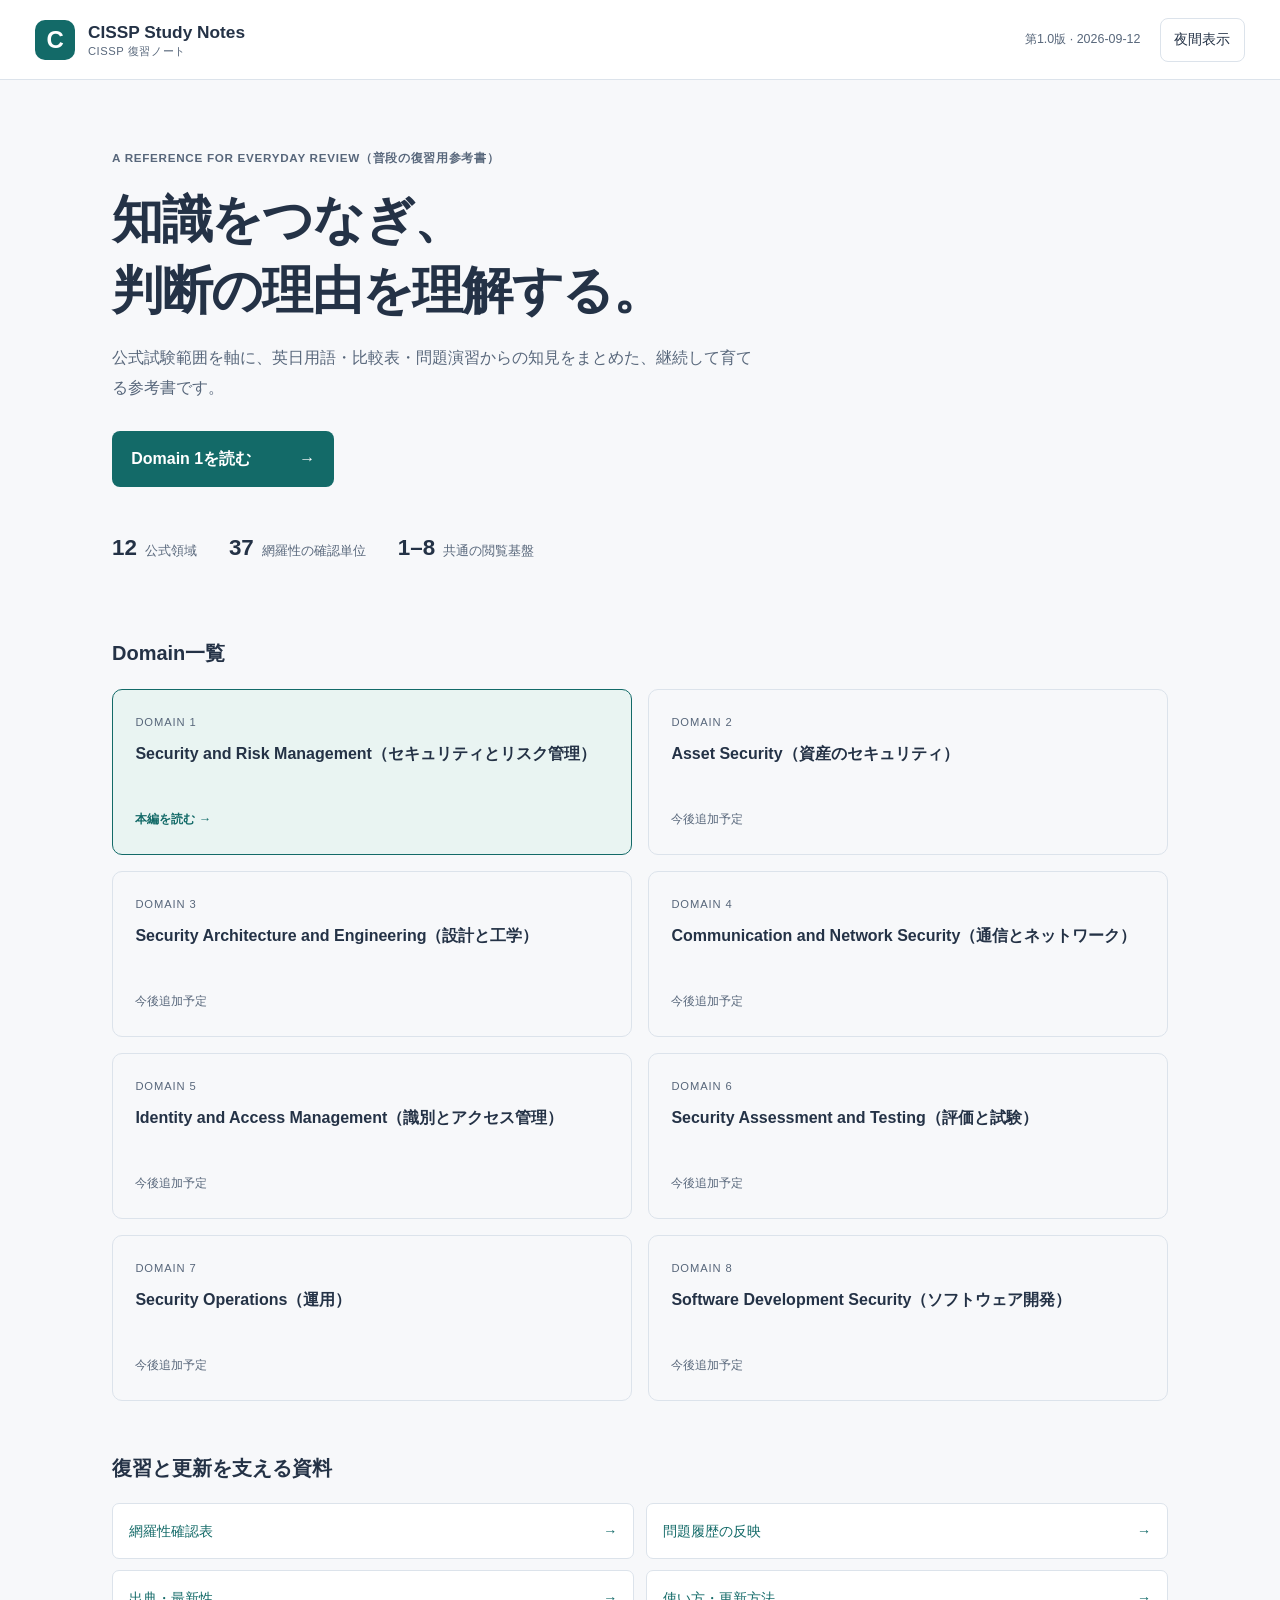
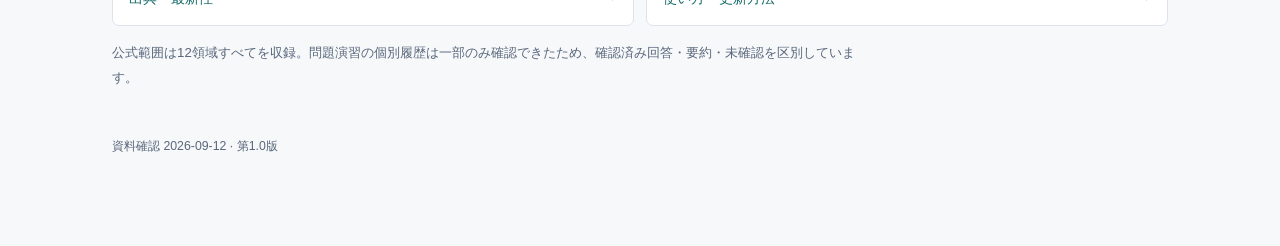
==== index.html @ 7a4848c2 "Initial GitHub Pages setup for CISSP Study Notes" ====
<!doctype html><html lang="ja"><head><meta charset="utf-8"><meta name="viewport" content="width=device-width, initial-scale=1"><meta name="color-scheme" content="light dark"><title>CISSP Study Notes（CISSP復習ノート）</title><link rel="stylesheet" href="assets/style.css"><script defer src="assets/app.js"></script></head><body id="top"><a class="skip-link" href="#main">本文へ移動</a><header class="site-header"><a class="brand" href="index.html"><span class="brand-mark" aria-hidden="true">C</span><span>CISSP Study Notes<small>CISSP 復習ノート</small></span></a><div class="header-right"><span class="edition">第1.0版 · 2026-09-12</span><button type="button" class="theme-toggle" hidden aria-label="ダークモードを切り替える" aria-pressed="false">夜間表示</button></div></header><main id="main" class="home-main" tabindex="-1"><section class="hero"><p class="eyebrow">A REFERENCE FOR EVERYDAY REVIEW（普段の復習用参考書）</p><h1>知識をつなぎ、<br>判断の理由を理解する。</h1><p>公式試験範囲を軸に、英日用語・比較表・問題演習からの知見をまとめた、継続して育てる参考書です。</p><a class="primary-link" href="domain1/index.html">Domain 1を読む <span aria-hidden="true">→</span></a><div class="home-facts"><span><strong>12</strong>公式領域</span><span><strong>37</strong>網羅性の確認単位</span><span><strong>1–8</strong>共通の閲覧基盤</span></div></section><section aria-labelledby="domains-heading"><h2 id="domains-heading">Domain一覧</h2><div class="domain-cards"><a href="domain1/index.html" class="domain-card ready"><span class="domain-number">DOMAIN 1</span><h3>Security and Risk Management（セキュリティとリスク管理）</h3><span class="status">本編を読む →</span></a><div  class="domain-card pending"><span class="domain-number">DOMAIN 2</span><h3>Asset Security（資産のセキュリティ）</h3><span class="status">今後追加予定</span></div><div  class="domain-card pending"><span class="domain-number">DOMAIN 3</span><h3>Security Architecture and Engineering（設計と工学）</h3><span class="status">今後追加予定</span></div><div  class="domain-card pending"><span class="domain-number">DOMAIN 4</span><h3>Communication and Network Security（通信とネットワーク）</h3><span class="status">今後追加予定</span></div><div  class="domain-card pending"><span class="domain-number">DOMAIN 5</span><h3>Identity and Access Management（識別とアクセス管理）</h3><span class="status">今後追加予定</span></div><div  class="domain-card pending"><span class="domain-number">DOMAIN 6</span><h3>Security Assessment and Testing（評価と試験）</h3><span class="status">今後追加予定</span></div><div  class="domain-card pending"><span class="domain-number">DOMAIN 7</span><h3>Security Operations（運用）</h3><span class="status">今後追加予定</span></div><div  class="domain-card pending"><span class="domain-number">DOMAIN 8</span><h3>Software Development Security（ソフトウェア開発）</h3><span class="status">今後追加予定</span></div></div></section><section class="support-section" aria-labelledby="support-heading"><h2 id="support-heading">復習と更新を支える資料</h2><div class="support-links"><a href="coverage/domain1.html">網羅性確認表 <span aria-hidden="true">→</span></a><a href="references/history.html">問題履歴の反映 <span aria-hidden="true">→</span></a><a href="references/sources.html">出典・最新性 <span aria-hidden="true">→</span></a><a href="guide/index.html">使い方・更新方法 <span aria-hidden="true">→</span></a></div><p class="scope-note">公式範囲は12領域すべてを収録。問題演習の個別履歴は一部のみ確認できたため、確認済み回答・要約・未確認を区別しています。</p></section><footer class="page-footer">資料確認 2026-09-12 · 第1.0版</footer></main></body></html>
---- assets/style.css ----
:root{color-scheme:light;--bg:#f7f8fa;--surface:#fff;--text:#243246;--muted:#58677b;--line:#dce3eb;--accent:#136a68;--soft:#e9f4f2;--code:#edf0f5;--trap:#fff4e7;--trap-line:#b47630;--shadow:0 4px 20px #162b4310}
@media(prefers-color-scheme:dark){:root:not([data-theme="light"]){color-scheme:dark;--bg:#111821;--surface:#17222f;--text:#dbe5f1;--muted:#a4b4c7;--line:#344457;--accent:#83d4c5;--soft:#183b39;--code:#273449;--trap:#382d1e;--trap-line:#ddab64;--shadow:none}}
:root[data-theme="dark"]{color-scheme:dark;--bg:#111821;--surface:#17222f;--text:#dbe5f1;--muted:#a4b4c7;--line:#344457;--accent:#83d4c5;--soft:#183b39;--code:#273449;--trap:#382d1e;--trap-line:#ddab64;--shadow:none}
*{box-sizing:border-box}html{scroll-behavior:smooth;scroll-padding-top:1.5rem}body{margin:0;background:var(--bg);color:var(--text);font:16px/1.9 -apple-system,BlinkMacSystemFont,"Segoe UI","Hiragino Kaku Gothic ProN","Yu Gothic",Meiryo,sans-serif;overflow-wrap:anywhere;-webkit-text-size-adjust:100%}a{color:var(--accent);text-underline-offset:.2em}a:hover{text-decoration-thickness:2px}button,input,summary{font:inherit}button,summary{cursor:pointer}button,input{color:var(--text);background:var(--surface);border:1px solid var(--line);border-radius:8px;min-height:44px}button{padding:.4rem .85rem}button:hover{background:var(--soft)}:focus-visible{outline:3px solid var(--accent);outline-offset:3px}[hidden]{display:none!important}.skip-link{position:fixed;top:8px;left:8px;transform:translateY(-180%);z-index:50;background:var(--surface);padding:.7rem 1rem}.skip-link:focus{transform:none}
.site-header{display:flex;align-items:center;justify-content:space-between;gap:1rem;padding:1.1rem 2.2rem;background:var(--surface);border-bottom:1px solid var(--line)}.brand{display:flex;align-items:center;gap:.8rem;font-size:1.08rem;font-weight:750;text-decoration:none;color:var(--text);line-height:1.4}.brand-mark{display:grid;place-items:center;width:40px;height:40px;background:var(--accent);color:var(--surface);border-radius:10px;font-size:1.5rem}.brand small{display:block;color:var(--muted);font-size:.7rem;font-weight:500;letter-spacing:.05em}.header-right{display:flex;gap:1.2rem;align-items:center}.edition{color:var(--muted);font-size:.78rem}.theme-toggle{font-size:.85rem;white-space:nowrap}.domain-nav{display:flex;gap:.6rem;align-items:stretch;overflow-x:auto;padding:.7rem 2.2rem;border-bottom:1px solid var(--line);background:var(--surface)}.domain-nav>a,.domain-nav>.unavailable{display:flex;align-items:center;gap:.5rem;flex:none;border-radius:6px;padding:.35rem .65rem;font-weight:650;font-size:.83rem;min-height:44px;text-decoration:none}.domain-nav a[aria-current]{background:var(--soft);color:var(--accent)}.domain-nav a span{display:none}.domain-nav .unavailable{color:var(--muted);font-weight:400}.domain-nav small{font-size:.63rem;white-space:nowrap}
.reading-layout{display:grid;grid-template-columns:275px minmax(0,890px);gap:2.7rem;max-width:1240px;margin:0 auto;padding:2rem 1.5rem 5rem}.sidebar{position:sticky;top:1rem;align-self:start;height:calc(100vh - 2rem);overflow-y:auto;overscroll-behavior:contain;scrollbar-width:thin;padding-right:1rem}.sidebar-links{display:grid;padding-bottom:1.2rem;border-bottom:1px solid var(--line);gap:.15rem}.sidebar-links a{padding:.45rem .65rem;font-size:.84rem;text-decoration:none;border-radius:6px;min-height:44px;display:flex;align-items:center}.sidebar-links a[aria-current]{background:var(--soft)}.eyebrow{font-size:.73rem;letter-spacing:.06em;color:var(--muted);font-weight:650;line-height:1.7}.toc ul{list-style:none;margin:0;padding:0}.toc a{display:block;text-decoration:none;color:var(--muted);font-size:.78rem;line-height:1.6;padding:.45rem .55rem;border-left:2px solid transparent}.toc .toc-level-2{margin-top:.55rem}.toc .toc-level-2>a{font-weight:750;color:var(--text);font-size:.8rem}.toc .toc-level-3>a{padding-left:1rem}.toc a.current{color:var(--accent);border-left-color:var(--accent);background:var(--soft)}main{min-width:0}.article{background:var(--surface);padding:2.4rem 2.8rem;border:1px solid var(--line);border-radius:12px;box-shadow:var(--shadow)}.article>h1{font-size:1.85rem;line-height:1.5;margin:0 0 1.5rem;letter-spacing:-.02em}.article>h2{font-size:1.55rem;line-height:1.5;border-top:2px solid var(--line);padding-top:2rem;margin:4.2rem 0 1.2rem;letter-spacing:-.015em}.article>h3{font-size:1.13rem;line-height:1.65;margin:2.5rem 0 1rem;color:var(--accent)}.article p{margin:1.05rem 0}.article li{margin:.4rem 0}.article ul,.article ol{padding-left:1.6rem}.article strong{font-weight:730}code{font-family:ui-monospace,SFMono-Regular,Consolas,monospace;font-size:.88em;background:var(--code);padding:.15em .35em;border-radius:4px}pre{padding:1rem;background:var(--code);overflow-x:auto;line-height:1.7;border-radius:7px}pre code{padding:0;background:none;white-space:pre}.table-scroll{overflow-x:auto;max-width:100%;margin:1.5rem 0;border:1px solid var(--line);border-radius:8px;overscroll-behavior-x:contain;-webkit-overflow-scrolling:touch}.table-scroll table{border-collapse:collapse;width:100%;min-width:620px;font-size:.88rem;line-height:1.75}th,td{padding:.85rem 1rem;text-align:left;vertical-align:top;border-bottom:1px solid var(--line);border-right:1px solid var(--line);min-width:115px}th{background:var(--soft);font-weight:700}tr:last-child td{border-bottom:0}th:last-child,td:last-child{border-right:0}tbody tr:nth-child(even){background:color-mix(in srgb,var(--bg) 60%,var(--surface))}.callout{margin:1.5rem 0;padding:.7rem 1.2rem;border-left:4px solid var(--accent);background:var(--soft);border-radius:0 8px 8px 0;font-size:.94rem}.callout.trap{background:var(--trap);border-left-color:var(--trap-line)}.callout.insight{background:var(--code);border-left-color:var(--muted)}.callout p{margin:.4rem 0}.page-tools{margin-bottom:1.2rem}.mobile-toc{display:none}.search-box{background:var(--surface);border:1px solid var(--line);border-radius:9px;padding:.8rem 1.1rem}.search-box label{font-size:.82rem;font-weight:650}.search-row{display:flex;gap:.5rem}.search-row input{min-width:0;flex:1;padding:.5rem .8rem;font-size:1rem}.search-row button{font-size:.8rem}.search-box p{margin:.2rem 0 0;color:var(--muted);font-size:.77rem}.search-box ol{max-height:360px;overflow-y:auto;margin:.7rem 0 0;padding-left:1.5rem}.search-box li{padding:.5rem .25rem;font-size:.85rem}.search-box li p{line-height:1.7}.search-box a{font-weight:650}.back-top{position:fixed;bottom:1.2rem;right:1.2rem;z-index:8;background:var(--surface);border:1px solid var(--line);border-radius:22px;padding:.4rem .9rem;min-height:44px;font-size:.8rem;text-decoration:none;box-shadow:var(--shadow)}.page-footer{font-size:.77rem;color:var(--muted);padding:2rem 0;line-height:1.8}
.home-main{max-width:1120px;padding:3.5rem 2rem;margin:auto}.hero{max-width:800px;padding-bottom:3rem}.hero h1{font-size:clamp(2rem,4vw,3.3rem);line-height:1.4;letter-spacing:-.025em;margin:1rem 0}.hero>p:not(.eyebrow){max-width:650px;color:var(--muted)}.primary-link{display:inline-flex;align-items:center;gap:3rem;background:var(--accent);color:var(--surface);text-decoration:none;border-radius:8px;padding:.8rem 1.2rem;font-weight:700;margin:.7rem 0}.home-facts{display:flex;gap:2rem;flex-wrap:wrap;margin-top:1.8rem;color:var(--muted);font-size:.8rem}.home-facts strong{font-size:1.4rem;color:var(--text);margin-right:.5rem}.home-main h2{font-size:1.25rem}.domain-cards{display:grid;grid-template-columns:repeat(2,minmax(0,1fr));gap:1rem}.domain-card{border:1px solid var(--line);padding:1.4rem;border-radius:10px;background:var(--surface);text-decoration:none;color:var(--text);display:flex;flex-direction:column;min-height:166px}.domain-card h3{font-size:1rem;line-height:1.6;margin:.5rem 0 .7rem}.domain-number{font-size:.7rem;letter-spacing:.08em;color:var(--muted)}.domain-card.ready{border-color:var(--accent);background:var(--soft)}.domain-card.pending{background:transparent}.status{font-size:.78rem;color:var(--muted);margin-top:auto}.ready .status{color:var(--accent);font-weight:650}.support-section{margin-top:3rem}.support-links{display:grid;grid-template-columns:1fr 1fr;gap:.7rem}.support-links a{display:flex;justify-content:space-between;padding:.85rem 1rem;border:1px solid var(--line);border-radius:7px;background:var(--surface);font-size:.88rem;text-decoration:none}.scope-note{max-width:750px;color:var(--muted);font-size:.83rem}
@media(max-width:1000px){.reading-layout{grid-template-columns:230px minmax(0,1fr);gap:1.3rem;padding:1.5rem 1rem 4rem}.article{padding:2rem 1.7rem}.article>h1{font-size:1.65rem}}
@media(max-width:760px){.site-header{padding:.85rem 1rem;gap:.5rem}.brand{font-size:.91rem;gap:.5rem}.brand-mark{width:33px;height:33px;font-size:1.2rem}.brand small{font-size:.66rem}.header-right{gap:.2rem}.edition{display:none}.theme-toggle{font-size:.76rem;padding:.3rem .6rem}.domain-nav{padding:.35rem .7rem;gap:.25rem}.domain-nav>a,.domain-nav>.unavailable{padding:.25rem .5rem;font-size:.75rem;min-height:44px}.domain-nav small{display:none}.reading-layout{display:block;padding:1rem .65rem 4rem}.sidebar{position:static;width:auto;height:auto;padding:0}.sidebar-links{display:flex;flex-wrap:wrap;gap:.2rem;padding:0 0 .75rem;margin-bottom:.85rem}.sidebar-links a{font-size:.72rem;padding:.2rem .5rem;min-height:44px}.desktop-toc{display:none}.article{padding:1.45rem 1rem;border-radius:9px;font-size:1rem;line-height:1.95}.article>h1{font-size:1.5rem;line-height:1.55}.article>h2{font-size:1.3rem;margin-top:3.2rem;padding-top:1.5rem}.article>h3{font-size:1.1rem;margin-top:2rem}.table-scroll{margin:1.2rem 0}.table-scroll table{font-size:.9rem;min-width:650px}th,td{padding:.75rem .8rem}.mobile-toc{display:block;border:1px solid var(--line);background:var(--surface);border-radius:8px;margin-bottom:.75rem}.mobile-toc summary{min-height:48px;padding:.65rem 1rem;font-size:.88rem;font-weight:650}.mobile-toc .toc{max-height:60vh;overflow:auto;padding:0 .6rem .7rem}.mobile-toc .toc a{min-height:44px;display:flex;align-items:center;font-size:.82rem}.search-box{padding:.7rem .9rem}.callout{padding:.65rem .85rem;font-size:.94rem}.back-top{bottom:max(.7rem,env(safe-area-inset-bottom));right:.7rem}.home-main{padding:2rem 1rem}.hero{padding-bottom:1.7rem}.hero h1{font-size:2rem}.home-facts{gap:1rem;font-size:.69rem}.home-facts strong{font-size:1.15rem}.domain-cards{grid-template-columns:1fr}.domain-card{padding:1.2rem;min-height:135px}.support-links{grid-template-columns:1fr}}
@media(prefers-reduced-motion:reduce){html{scroll-behavior:auto}}
@media print{html{scroll-behavior:auto}body{background:#fff;color:#111;font-size:10pt}.site-header,.domain-nav,.sidebar,.page-tools,.back-top,.skip-link{display:none!important}.reading-layout{display:block;margin:0;padding:0}.article{padding:0;border:0;box-shadow:none}.article>h2{break-before:page}.article>h3{break-after:avoid}.table-scroll{overflow:visible;border-radius:0}.table-scroll table{min-width:0;font-size:8pt}th,td{min-width:0;padding:.4rem}.callout{break-inside:avoid}a{color:inherit}.page-footer{display:none}}
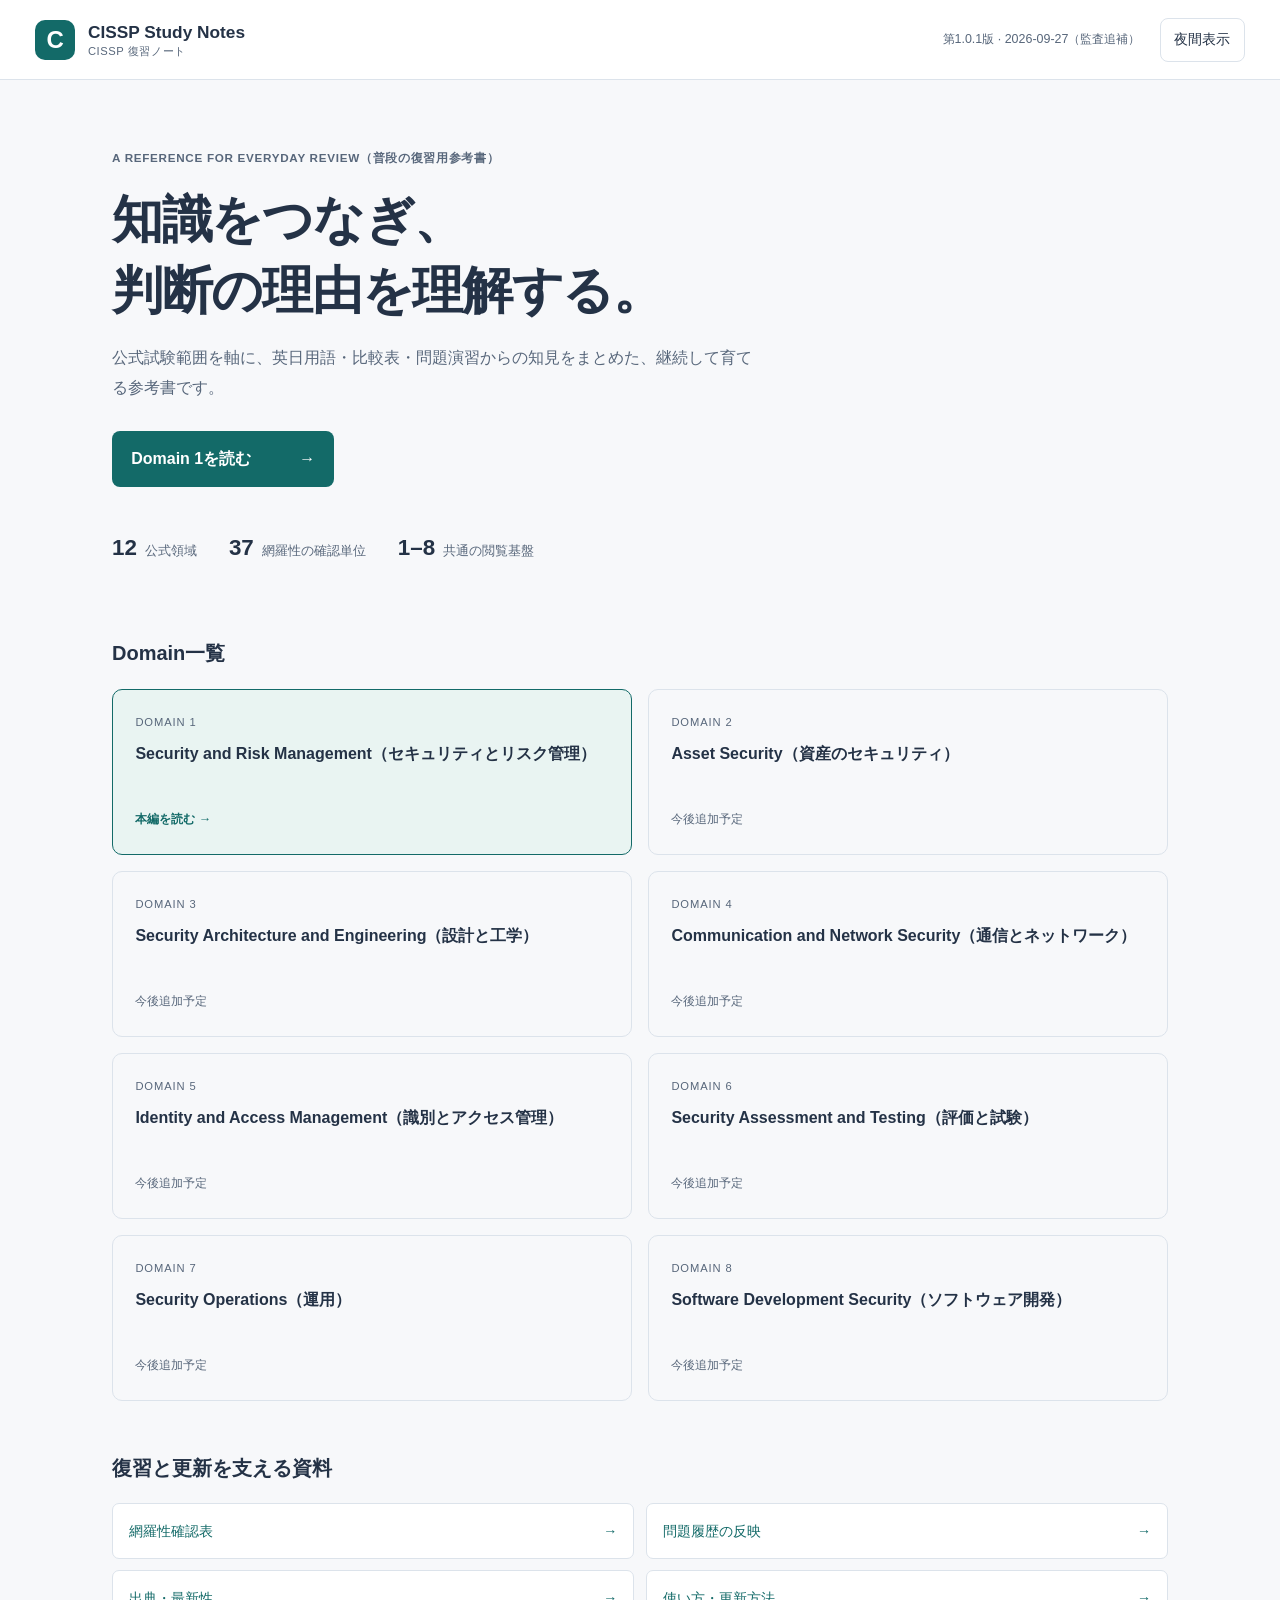
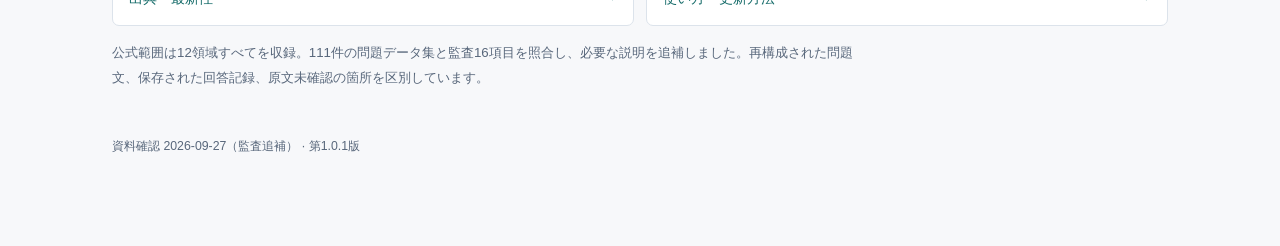
==== commit ff05f1e1: "Supplement Domain 1 notes after question bank link audit" ====
--- a/index.html
+++ b/index.html
@@ -1 +1 @@
-<!doctype html><html lang="ja"><head><meta charset="utf-8"><meta name="viewport" content="width=device-width, initial-scale=1"><meta name="color-scheme" content="light dark"><title>CISSP Study Notes（CISSP復習ノート）</title><link rel="stylesheet" href="assets/style.css"><script defer src="assets/app.js"></script></head><body id="top"><a class="skip-link" href="#main">本文へ移動</a><header class="site-header"><a class="brand" href="index.html"><span class="brand-mark" aria-hidden="true">C</span><span>CISSP Study Notes<small>CISSP 復習ノート</small></span></a><div class="header-right"><span class="edition">第1.0版 · 2026-09-12</span><button type="button" class="theme-toggle" hidden aria-label="ダークモードを切り替える" aria-pressed="false">夜間表示</button></div></header><main id="main" class="home-main" tabindex="-1"><section class="hero"><p class="eyebrow">A REFERENCE FOR EVERYDAY REVIEW（普段の復習用参考書）</p><h1>知識をつなぎ、<br>判断の理由を理解する。</h1><p>公式試験範囲を軸に、英日用語・比較表・問題演習からの知見をまとめた、継続して育てる参考書です。</p><a class="primary-link" href="domain1/index.html">Domain 1を読む <span aria-hidden="true">→</span></a><div class="home-facts"><span><strong>12</strong>公式領域</span><span><strong>37</strong>網羅性の確認単位</span><span><strong>1–8</strong>共通の閲覧基盤</span></div></section><section aria-labelledby="domains-heading"><h2 id="domains-heading">Domain一覧</h2><div class="domain-cards"><a href="domain1/index.html" class="domain-card ready"><span class="domain-number">DOMAIN 1</span><h3>Security and Risk Management（セキュリティとリスク管理）</h3><span class="status">本編を読む →</span></a><div  class="domain-card pending"><span class="domain-number">DOMAIN 2</span><h3>Asset Security（資産のセキュリティ）</h3><span class="status">今後追加予定</span></div><div  class="domain-card pending"><span class="domain-number">DOMAIN 3</span><h3>Security Architecture and Engineering（設計と工学）</h3><span class="status">今後追加予定</span></div><div  class="domain-card pending"><span class="domain-number">DOMAIN 4</span><h3>Communication and Network Security（通信とネットワーク）</h3><span class="status">今後追加予定</span></div><div  class="domain-card pending"><span class="domain-number">DOMAIN 5</span><h3>Identity and Access Management（識別とアクセス管理）</h3><span class="status">今後追加予定</span></div><div  class="domain-card pending"><span class="domain-number">DOMAIN 6</span><h3>Security Assessment and Testing（評価と試験）</h3><span class="status">今後追加予定</span></div><div  class="domain-card pending"><span class="domain-number">DOMAIN 7</span><h3>Security Operations（運用）</h3><span class="status">今後追加予定</span></div><div  class="domain-card pending"><span class="domain-number">DOMAIN 8</span><h3>Software Development Security（ソフトウェア開発）</h3><span class="status">今後追加予定</span></div></div></section><section class="support-section" aria-labelledby="support-heading"><h2 id="support-heading">復習と更新を支える資料</h2><div class="support-links"><a href="coverage/domain1.html">網羅性確認表 <span aria-hidden="true">→</span></a><a href="references/history.html">問題履歴の反映 <span aria-hidden="true">→</span></a><a href="references/sources.html">出典・最新性 <span aria-hidden="true">→</span></a><a href="guide/index.html">使い方・更新方法 <span aria-hidden="true">→</span></a></div><p class="scope-note">公式範囲は12領域すべてを収録。問題演習の個別履歴は一部のみ確認できたため、確認済み回答・要約・未確認を区別しています。</p></section><footer class="page-footer">資料確認 2026-09-12 · 第1.0版</footer></main></body></html>+<!doctype html><html lang="ja"><head><meta charset="utf-8"><meta name="viewport" content="width=device-width, initial-scale=1"><meta name="color-scheme" content="light dark"><title>CISSP Study Notes（CISSP復習ノート）</title><link rel="stylesheet" href="assets/style.css"><script defer src="assets/app.js"></script></head><body id="top"><a class="skip-link" href="#main">本文へ移動</a><header class="site-header"><a class="brand" href="index.html"><span class="brand-mark" aria-hidden="true">C</span><span>CISSP Study Notes<small>CISSP 復習ノート</small></span></a><div class="header-right"><span class="edition">第1.0.1版 · 2026-09-27（監査追補）</span><button type="button" class="theme-toggle" hidden aria-label="ダークモードを切り替える" aria-pressed="false">夜間表示</button></div></header><main id="main" class="home-main" tabindex="-1"><section class="hero"><p class="eyebrow">A REFERENCE FOR EVERYDAY REVIEW（普段の復習用参考書）</p><h1>知識をつなぎ、<br>判断の理由を理解する。</h1><p>公式試験範囲を軸に、英日用語・比較表・問題演習からの知見をまとめた、継続して育てる参考書です。</p><a class="primary-link" href="domain1/index.html">Domain 1を読む <span aria-hidden="true">→</span></a><div class="home-facts"><span><strong>12</strong>公式領域</span><span><strong>37</strong>網羅性の確認単位</span><span><strong>1–8</strong>共通の閲覧基盤</span></div></section><section aria-labelledby="domains-heading"><h2 id="domains-heading">Domain一覧</h2><div class="domain-cards"><a href="domain1/index.html" class="domain-card ready"><span class="domain-number">DOMAIN 1</span><h3>Security and Risk Management（セキュリティとリスク管理）</h3><span class="status">本編を読む →</span></a><div  class="domain-card pending"><span class="domain-number">DOMAIN 2</span><h3>Asset Security（資産のセキュリティ）</h3><span class="status">今後追加予定</span></div><div  class="domain-card pending"><span class="domain-number">DOMAIN 3</span><h3>Security Architecture and Engineering（設計と工学）</h3><span class="status">今後追加予定</span></div><div  class="domain-card pending"><span class="domain-number">DOMAIN 4</span><h3>Communication and Network Security（通信とネットワーク）</h3><span class="status">今後追加予定</span></div><div  class="domain-card pending"><span class="domain-number">DOMAIN 5</span><h3>Identity and Access Management（識別とアクセス管理）</h3><span class="status">今後追加予定</span></div><div  class="domain-card pending"><span class="domain-number">DOMAIN 6</span><h3>Security Assessment and Testing（評価と試験）</h3><span class="status">今後追加予定</span></div><div  class="domain-card pending"><span class="domain-number">DOMAIN 7</span><h3>Security Operations（運用）</h3><span class="status">今後追加予定</span></div><div  class="domain-card pending"><span class="domain-number">DOMAIN 8</span><h3>Software Development Security（ソフトウェア開発）</h3><span class="status">今後追加予定</span></div></div></section><section class="support-section" aria-labelledby="support-heading"><h2 id="support-heading">復習と更新を支える資料</h2><div class="support-links"><a href="coverage/domain1.html">網羅性確認表 <span aria-hidden="true">→</span></a><a href="references/history.html">問題履歴の反映 <span aria-hidden="true">→</span></a><a href="references/sources.html">出典・最新性 <span aria-hidden="true">→</span></a><a href="guide/index.html">使い方・更新方法 <span aria-hidden="true">→</span></a></div><p class="scope-note">公式範囲は12領域すべてを収録。111件の問題データ集と監査16項目を照合し、必要な説明を追補しました。再構成された問題文、保存された回答記録、原文未確認の箇所を区別しています。</p></section><footer class="page-footer">資料確認 2026-09-27（監査追補） · 第1.0.1版</footer></main></body></html>
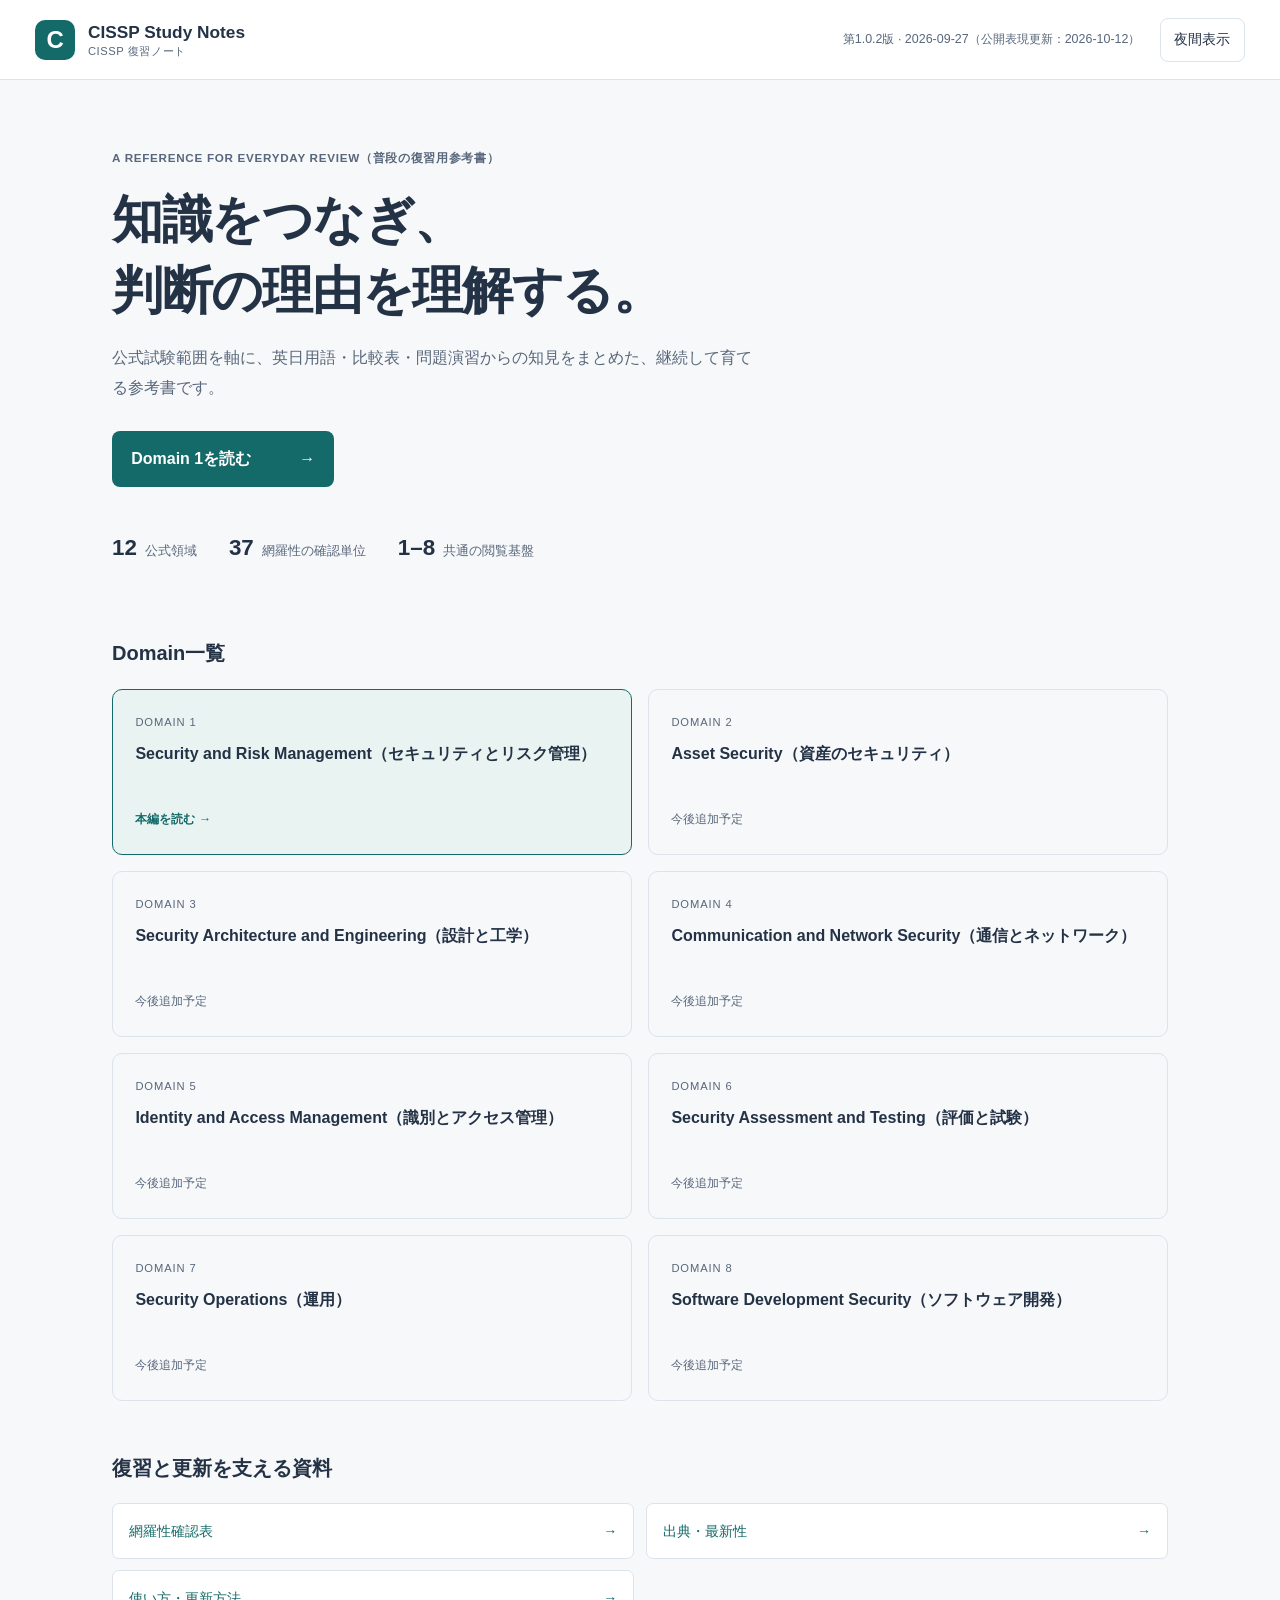
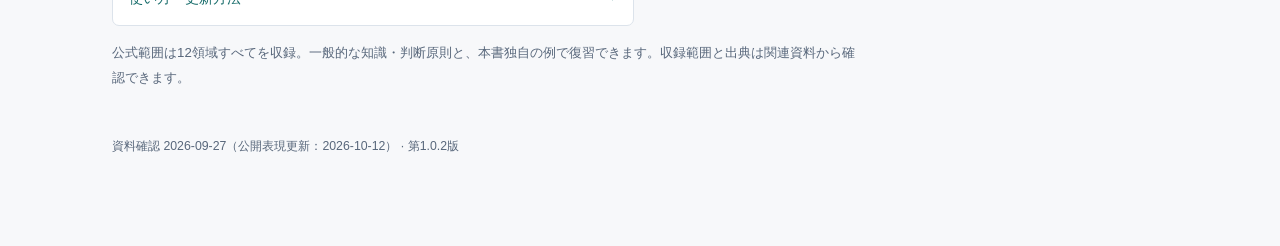
==== commit de338db0: "Remove exercise-specific content from public study notes" ====
--- a/index.html
+++ b/index.html
@@ -1 +1 @@
-<!doctype html><html lang="ja"><head><meta charset="utf-8"><meta name="viewport" content="width=device-width, initial-scale=1"><meta name="color-scheme" content="light dark"><title>CISSP Study Notes（CISSP復習ノート）</title><link rel="stylesheet" href="assets/style.css"><script defer src="assets/app.js"></script></head><body id="top"><a class="skip-link" href="#main">本文へ移動</a><header class="site-header"><a class="brand" href="index.html"><span class="brand-mark" aria-hidden="true">C</span><span>CISSP Study Notes<small>CISSP 復習ノート</small></span></a><div class="header-right"><span class="edition">第1.0.1版 · 2026-09-27（監査追補）</span><button type="button" class="theme-toggle" hidden aria-label="ダークモードを切り替える" aria-pressed="false">夜間表示</button></div></header><main id="main" class="home-main" tabindex="-1"><section class="hero"><p class="eyebrow">A REFERENCE FOR EVERYDAY REVIEW（普段の復習用参考書）</p><h1>知識をつなぎ、<br>判断の理由を理解する。</h1><p>公式試験範囲を軸に、英日用語・比較表・問題演習からの知見をまとめた、継続して育てる参考書です。</p><a class="primary-link" href="domain1/index.html">Domain 1を読む <span aria-hidden="true">→</span></a><div class="home-facts"><span><strong>12</strong>公式領域</span><span><strong>37</strong>網羅性の確認単位</span><span><strong>1–8</strong>共通の閲覧基盤</span></div></section><section aria-labelledby="domains-heading"><h2 id="domains-heading">Domain一覧</h2><div class="domain-cards"><a href="domain1/index.html" class="domain-card ready"><span class="domain-number">DOMAIN 1</span><h3>Security and Risk Management（セキュリティとリスク管理）</h3><span class="status">本編を読む →</span></a><div  class="domain-card pending"><span class="domain-number">DOMAIN 2</span><h3>Asset Security（資産のセキュリティ）</h3><span class="status">今後追加予定</span></div><div  class="domain-card pending"><span class="domain-number">DOMAIN 3</span><h3>Security Architecture and Engineering（設計と工学）</h3><span class="status">今後追加予定</span></div><div  class="domain-card pending"><span class="domain-number">DOMAIN 4</span><h3>Communication and Network Security（通信とネットワーク）</h3><span class="status">今後追加予定</span></div><div  class="domain-card pending"><span class="domain-number">DOMAIN 5</span><h3>Identity and Access Management（識別とアクセス管理）</h3><span class="status">今後追加予定</span></div><div  class="domain-card pending"><span class="domain-number">DOMAIN 6</span><h3>Security Assessment and Testing（評価と試験）</h3><span class="status">今後追加予定</span></div><div  class="domain-card pending"><span class="domain-number">DOMAIN 7</span><h3>Security Operations（運用）</h3><span class="status">今後追加予定</span></div><div  class="domain-card pending"><span class="domain-number">DOMAIN 8</span><h3>Software Development Security（ソフトウェア開発）</h3><span class="status">今後追加予定</span></div></div></section><section class="support-section" aria-labelledby="support-heading"><h2 id="support-heading">復習と更新を支える資料</h2><div class="support-links"><a href="coverage/domain1.html">網羅性確認表 <span aria-hidden="true">→</span></a><a href="references/history.html">問題履歴の反映 <span aria-hidden="true">→</span></a><a href="references/sources.html">出典・最新性 <span aria-hidden="true">→</span></a><a href="guide/index.html">使い方・更新方法 <span aria-hidden="true">→</span></a></div><p class="scope-note">公式範囲は12領域すべてを収録。111件の問題データ集と監査16項目を照合し、必要な説明を追補しました。再構成された問題文、保存された回答記録、原文未確認の箇所を区別しています。</p></section><footer class="page-footer">資料確認 2026-09-27（監査追補） · 第1.0.1版</footer></main></body></html>+<!doctype html><html lang="ja"><head><meta charset="utf-8"><meta name="viewport" content="width=device-width, initial-scale=1"><meta name="color-scheme" content="light dark"><title>CISSP Study Notes（CISSP復習ノート）</title><link rel="stylesheet" href="assets/style.css"><script defer src="assets/app.js"></script></head><body id="top"><a class="skip-link" href="#main">本文へ移動</a><header class="site-header"><a class="brand" href="index.html"><span class="brand-mark" aria-hidden="true">C</span><span>CISSP Study Notes<small>CISSP 復習ノート</small></span></a><div class="header-right"><span class="edition">第1.0.2版 · 2026-09-27（公開表現更新：2026-10-12）</span><button type="button" class="theme-toggle" hidden aria-label="ダークモードを切り替える" aria-pressed="false">夜間表示</button></div></header><main id="main" class="home-main" tabindex="-1"><section class="hero"><p class="eyebrow">A REFERENCE FOR EVERYDAY REVIEW（普段の復習用参考書）</p><h1>知識をつなぎ、<br>判断の理由を理解する。</h1><p>公式試験範囲を軸に、英日用語・比較表・問題演習からの知見をまとめた、継続して育てる参考書です。</p><a class="primary-link" href="domain1/index.html">Domain 1を読む <span aria-hidden="true">→</span></a><div class="home-facts"><span><strong>12</strong>公式領域</span><span><strong>37</strong>網羅性の確認単位</span><span><strong>1–8</strong>共通の閲覧基盤</span></div></section><section aria-labelledby="domains-heading"><h2 id="domains-heading">Domain一覧</h2><div class="domain-cards"><a href="domain1/index.html" class="domain-card ready"><span class="domain-number">DOMAIN 1</span><h3>Security and Risk Management（セキュリティとリスク管理）</h3><span class="status">本編を読む →</span></a><div  class="domain-card pending"><span class="domain-number">DOMAIN 2</span><h3>Asset Security（資産のセキュリティ）</h3><span class="status">今後追加予定</span></div><div  class="domain-card pending"><span class="domain-number">DOMAIN 3</span><h3>Security Architecture and Engineering（設計と工学）</h3><span class="status">今後追加予定</span></div><div  class="domain-card pending"><span class="domain-number">DOMAIN 4</span><h3>Communication and Network Security（通信とネットワーク）</h3><span class="status">今後追加予定</span></div><div  class="domain-card pending"><span class="domain-number">DOMAIN 5</span><h3>Identity and Access Management（識別とアクセス管理）</h3><span class="status">今後追加予定</span></div><div  class="domain-card pending"><span class="domain-number">DOMAIN 6</span><h3>Security Assessment and Testing（評価と試験）</h3><span class="status">今後追加予定</span></div><div  class="domain-card pending"><span class="domain-number">DOMAIN 7</span><h3>Security Operations（運用）</h3><span class="status">今後追加予定</span></div><div  class="domain-card pending"><span class="domain-number">DOMAIN 8</span><h3>Software Development Security（ソフトウェア開発）</h3><span class="status">今後追加予定</span></div></div></section><section class="support-section" aria-labelledby="support-heading"><h2 id="support-heading">復習と更新を支える資料</h2><div class="support-links"><a href="coverage/domain1.html">網羅性確認表 <span aria-hidden="true">→</span></a><a href="references/sources.html">出典・最新性 <span aria-hidden="true">→</span></a><a href="guide/index.html">使い方・更新方法 <span aria-hidden="true">→</span></a></div><p class="scope-note">公式範囲は12領域すべてを収録。一般的な知識・判断原則と、本書独自の例で復習できます。収録範囲と出典は関連資料から確認できます。</p></section><footer class="page-footer">資料確認 2026-09-27（公開表現更新：2026-10-12） · 第1.0.2版</footer></main></body></html>
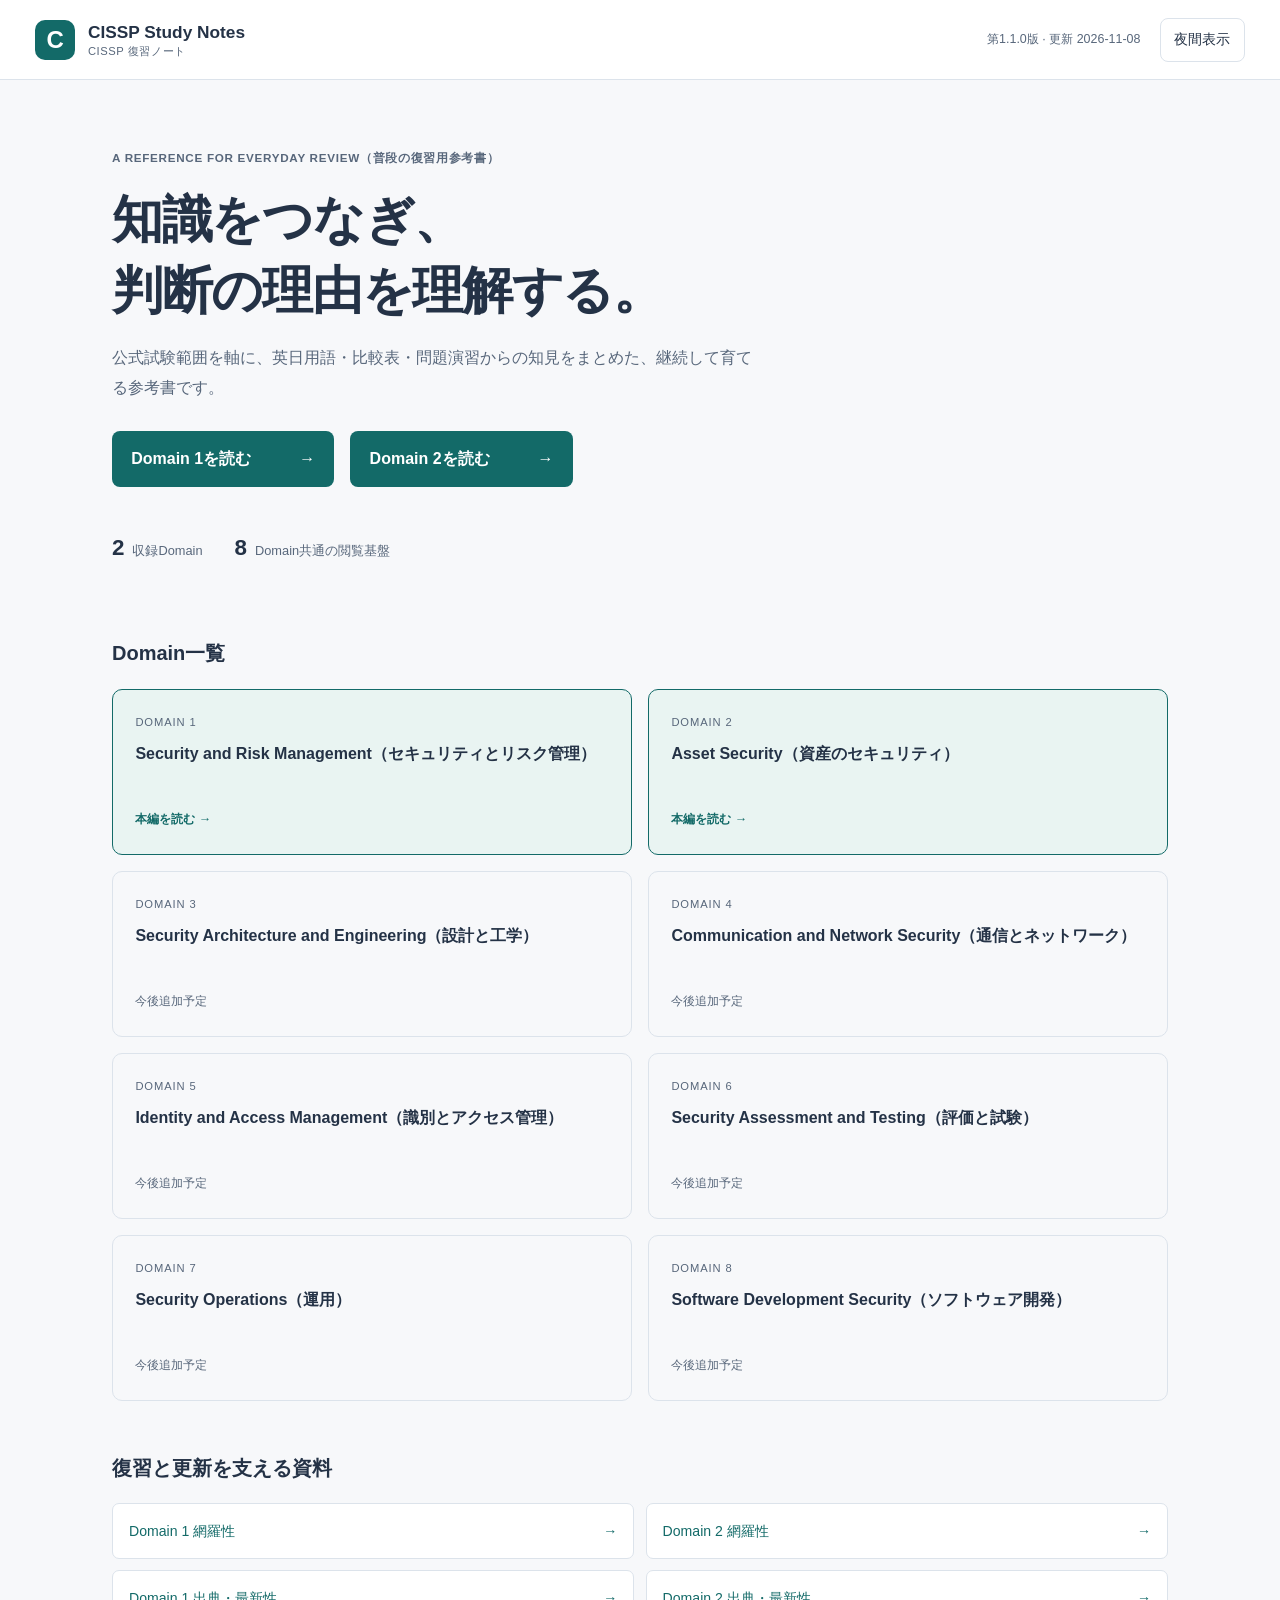
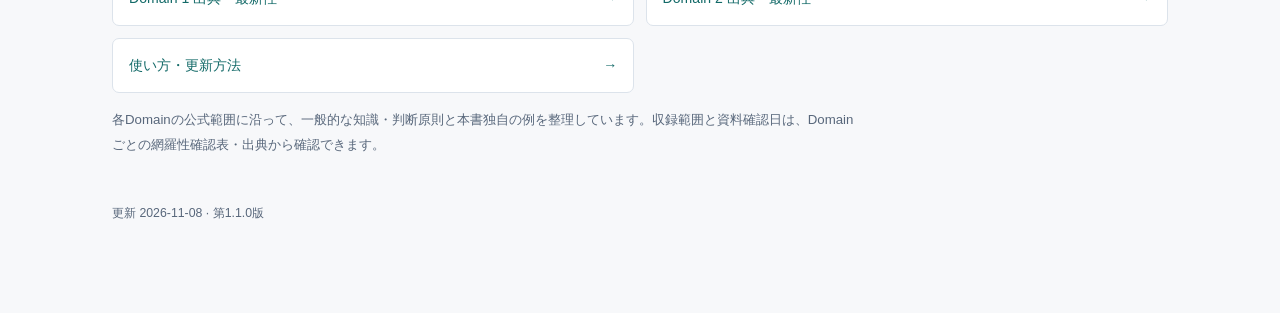
==== commit 559835d6: "Add Domain 2 study notes and shared navigation from Drive sources" ====
--- a/index.html
+++ b/index.html
@@ -1 +1 @@
-<!doctype html><html lang="ja"><head><meta charset="utf-8"><meta name="viewport" content="width=device-width, initial-scale=1"><meta name="color-scheme" content="light dark"><title>CISSP Study Notes（CISSP復習ノート）</title><link rel="stylesheet" href="assets/style.css"><script defer src="assets/app.js"></script></head><body id="top"><a class="skip-link" href="#main">本文へ移動</a><header class="site-header"><a class="brand" href="index.html"><span class="brand-mark" aria-hidden="true">C</span><span>CISSP Study Notes<small>CISSP 復習ノート</small></span></a><div class="header-right"><span class="edition">第1.0.2版 · 2026-09-27（公開表現更新：2026-10-12）</span><button type="button" class="theme-toggle" hidden aria-label="ダークモードを切り替える" aria-pressed="false">夜間表示</button></div></header><main id="main" class="home-main" tabindex="-1"><section class="hero"><p class="eyebrow">A REFERENCE FOR EVERYDAY REVIEW（普段の復習用参考書）</p><h1>知識をつなぎ、<br>判断の理由を理解する。</h1><p>公式試験範囲を軸に、英日用語・比較表・問題演習からの知見をまとめた、継続して育てる参考書です。</p><a class="primary-link" href="domain1/index.html">Domain 1を読む <span aria-hidden="true">→</span></a><div class="home-facts"><span><strong>12</strong>公式領域</span><span><strong>37</strong>網羅性の確認単位</span><span><strong>1–8</strong>共通の閲覧基盤</span></div></section><section aria-labelledby="domains-heading"><h2 id="domains-heading">Domain一覧</h2><div class="domain-cards"><a href="domain1/index.html" class="domain-card ready"><span class="domain-number">DOMAIN 1</span><h3>Security and Risk Management（セキュリティとリスク管理）</h3><span class="status">本編を読む →</span></a><div  class="domain-card pending"><span class="domain-number">DOMAIN 2</span><h3>Asset Security（資産のセキュリティ）</h3><span class="status">今後追加予定</span></div><div  class="domain-card pending"><span class="domain-number">DOMAIN 3</span><h3>Security Architecture and Engineering（設計と工学）</h3><span class="status">今後追加予定</span></div><div  class="domain-card pending"><span class="domain-number">DOMAIN 4</span><h3>Communication and Network Security（通信とネットワーク）</h3><span class="status">今後追加予定</span></div><div  class="domain-card pending"><span class="domain-number">DOMAIN 5</span><h3>Identity and Access Management（識別とアクセス管理）</h3><span class="status">今後追加予定</span></div><div  class="domain-card pending"><span class="domain-number">DOMAIN 6</span><h3>Security Assessment and Testing（評価と試験）</h3><span class="status">今後追加予定</span></div><div  class="domain-card pending"><span class="domain-number">DOMAIN 7</span><h3>Security Operations（運用）</h3><span class="status">今後追加予定</span></div><div  class="domain-card pending"><span class="domain-number">DOMAIN 8</span><h3>Software Development Security（ソフトウェア開発）</h3><span class="status">今後追加予定</span></div></div></section><section class="support-section" aria-labelledby="support-heading"><h2 id="support-heading">復習と更新を支える資料</h2><div class="support-links"><a href="coverage/domain1.html">網羅性確認表 <span aria-hidden="true">→</span></a><a href="references/sources.html">出典・最新性 <span aria-hidden="true">→</span></a><a href="guide/index.html">使い方・更新方法 <span aria-hidden="true">→</span></a></div><p class="scope-note">公式範囲は12領域すべてを収録。一般的な知識・判断原則と、本書独自の例で復習できます。収録範囲と出典は関連資料から確認できます。</p></section><footer class="page-footer">資料確認 2026-09-27（公開表現更新：2026-10-12） · 第1.0.2版</footer></main></body></html>+<!doctype html><html lang="ja"><head><meta charset="utf-8"><meta name="viewport" content="width=device-width, initial-scale=1"><meta name="color-scheme" content="light dark"><title>CISSP Study Notes（CISSP復習ノート）</title><link rel="stylesheet" href="assets/style.css"><script defer src="assets/app.js"></script></head><body id="top"><a class="skip-link" href="#main">本文へ移動</a><header class="site-header"><a class="brand" href="index.html"><span class="brand-mark" aria-hidden="true">C</span><span>CISSP Study Notes<small>CISSP 復習ノート</small></span></a><div class="header-right"><span class="edition">第1.1.0版 · 更新 2026-11-08</span><button type="button" class="theme-toggle" hidden aria-label="ダークモードを切り替える" aria-pressed="false">夜間表示</button></div></header><main id="main" class="home-main" tabindex="-1"><section class="hero"><p class="eyebrow">A REFERENCE FOR EVERYDAY REVIEW（普段の復習用参考書）</p><h1>知識をつなぎ、<br>判断の理由を理解する。</h1><p>公式試験範囲を軸に、英日用語・比較表・問題演習からの知見をまとめた、継続して育てる参考書です。</p><div class="home-actions"><a class="primary-link" href="domain1/index.html">Domain 1を読む <span aria-hidden="true">→</span></a><a class="primary-link" href="domain2/index.html">Domain 2を読む <span aria-hidden="true">→</span></a></div><div class="home-facts"><span><strong>2</strong>収録Domain</span><span><strong>8</strong>Domain共通の閲覧基盤</span></div></section><section aria-labelledby="domains-heading"><h2 id="domains-heading">Domain一覧</h2><div class="domain-cards"><a href="domain1/index.html" class="domain-card ready"><span class="domain-number">DOMAIN 1</span><h3>Security and Risk Management（セキュリティとリスク管理）</h3><span class="status">本編を読む →</span></a><a href="domain2/index.html" class="domain-card ready"><span class="domain-number">DOMAIN 2</span><h3>Asset Security（資産のセキュリティ）</h3><span class="status">本編を読む →</span></a><div  class="domain-card pending"><span class="domain-number">DOMAIN 3</span><h3>Security Architecture and Engineering（設計と工学）</h3><span class="status">今後追加予定</span></div><div  class="domain-card pending"><span class="domain-number">DOMAIN 4</span><h3>Communication and Network Security（通信とネットワーク）</h3><span class="status">今後追加予定</span></div><div  class="domain-card pending"><span class="domain-number">DOMAIN 5</span><h3>Identity and Access Management（識別とアクセス管理）</h3><span class="status">今後追加予定</span></div><div  class="domain-card pending"><span class="domain-number">DOMAIN 6</span><h3>Security Assessment and Testing（評価と試験）</h3><span class="status">今後追加予定</span></div><div  class="domain-card pending"><span class="domain-number">DOMAIN 7</span><h3>Security Operations（運用）</h3><span class="status">今後追加予定</span></div><div  class="domain-card pending"><span class="domain-number">DOMAIN 8</span><h3>Software Development Security（ソフトウェア開発）</h3><span class="status">今後追加予定</span></div></div></section><section class="support-section" aria-labelledby="support-heading"><h2 id="support-heading">復習と更新を支える資料</h2><div class="support-links"><a href="coverage/domain1.html">Domain 1 網羅性 <span aria-hidden="true">→</span></a><a href="coverage/domain2.html">Domain 2 網羅性 <span aria-hidden="true">→</span></a><a href="references/sources.html">Domain 1 出典・最新性 <span aria-hidden="true">→</span></a><a href="references/domain2-sources.html">Domain 2 出典・最新性 <span aria-hidden="true">→</span></a><a href="guide/index.html">使い方・更新方法 <span aria-hidden="true">→</span></a></div><p class="scope-note">各Domainの公式範囲に沿って、一般的な知識・判断原則と本書独自の例を整理しています。収録範囲と資料確認日は、Domainごとの網羅性確認表・出典から確認できます。</p></section><footer class="page-footer">更新 2026-11-08 · 第1.1.0版</footer></main></body></html>
--- a/assets/style.css
+++ b/assets/style.css
@@ -9,3 +9,6 @@
 @media(max-width:760px){.site-header{padding:.85rem 1rem;gap:.5rem}.brand{font-size:.91rem;gap:.5rem}.brand-mark{width:33px;height:33px;font-size:1.2rem}.brand small{font-size:.66rem}.header-right{gap:.2rem}.edition{display:none}.theme-toggle{font-size:.76rem;padding:.3rem .6rem}.domain-nav{padding:.35rem .7rem;gap:.25rem}.domain-nav>a,.domain-nav>.unavailable{padding:.25rem .5rem;font-size:.75rem;min-height:44px}.domain-nav small{display:none}.reading-layout{display:block;padding:1rem .65rem 4rem}.sidebar{position:static;width:auto;height:auto;padding:0}.sidebar-links{display:flex;flex-wrap:wrap;gap:.2rem;padding:0 0 .75rem;margin-bottom:.85rem}.sidebar-links a{font-size:.72rem;padding:.2rem .5rem;min-height:44px}.desktop-toc{display:none}.article{padding:1.45rem 1rem;border-radius:9px;font-size:1rem;line-height:1.95}.article>h1{font-size:1.5rem;line-height:1.55}.article>h2{font-size:1.3rem;margin-top:3.2rem;padding-top:1.5rem}.article>h3{font-size:1.1rem;margin-top:2rem}.table-scroll{margin:1.2rem 0}.table-scroll table{font-size:.9rem;min-width:650px}th,td{padding:.75rem .8rem}.mobile-toc{display:block;border:1px solid var(--line);background:var(--surface);border-radius:8px;margin-bottom:.75rem}.mobile-toc summary{min-height:48px;padding:.65rem 1rem;font-size:.88rem;font-weight:650}.mobile-toc .toc{max-height:60vh;overflow:auto;padding:0 .6rem .7rem}.mobile-toc .toc a{min-height:44px;display:flex;align-items:center;font-size:.82rem}.search-box{padding:.7rem .9rem}.callout{padding:.65rem .85rem;font-size:.94rem}.back-top{bottom:max(.7rem,env(safe-area-inset-bottom));right:.7rem}.home-main{padding:2rem 1rem}.hero{padding-bottom:1.7rem}.hero h1{font-size:2rem}.home-facts{gap:1rem;font-size:.69rem}.home-facts strong{font-size:1.15rem}.domain-cards{grid-template-columns:1fr}.domain-card{padding:1.2rem;min-height:135px}.support-links{grid-template-columns:1fr}}
 @media(prefers-reduced-motion:reduce){html{scroll-behavior:auto}}
 @media print{html{scroll-behavior:auto}body{background:#fff;color:#111;font-size:10pt}.site-header,.domain-nav,.sidebar,.page-tools,.back-top,.skip-link{display:none!important}.reading-layout{display:block;margin:0;padding:0}.article{padding:0;border:0;box-shadow:none}.article>h2{break-before:page}.article>h3{break-after:avoid}.table-scroll{overflow:visible;border-radius:0}.table-scroll table{min-width:0;font-size:8pt}th,td{min-width:0;padding:.4rem}.callout{break-inside:avoid}a{color:inherit}.page-footer{display:none}}
+
+/* 公開済みDomainの入口は、追加時も折り返して共通表示する。 */
+.home-actions{display:flex;flex-wrap:wrap;gap:.4rem 1rem}
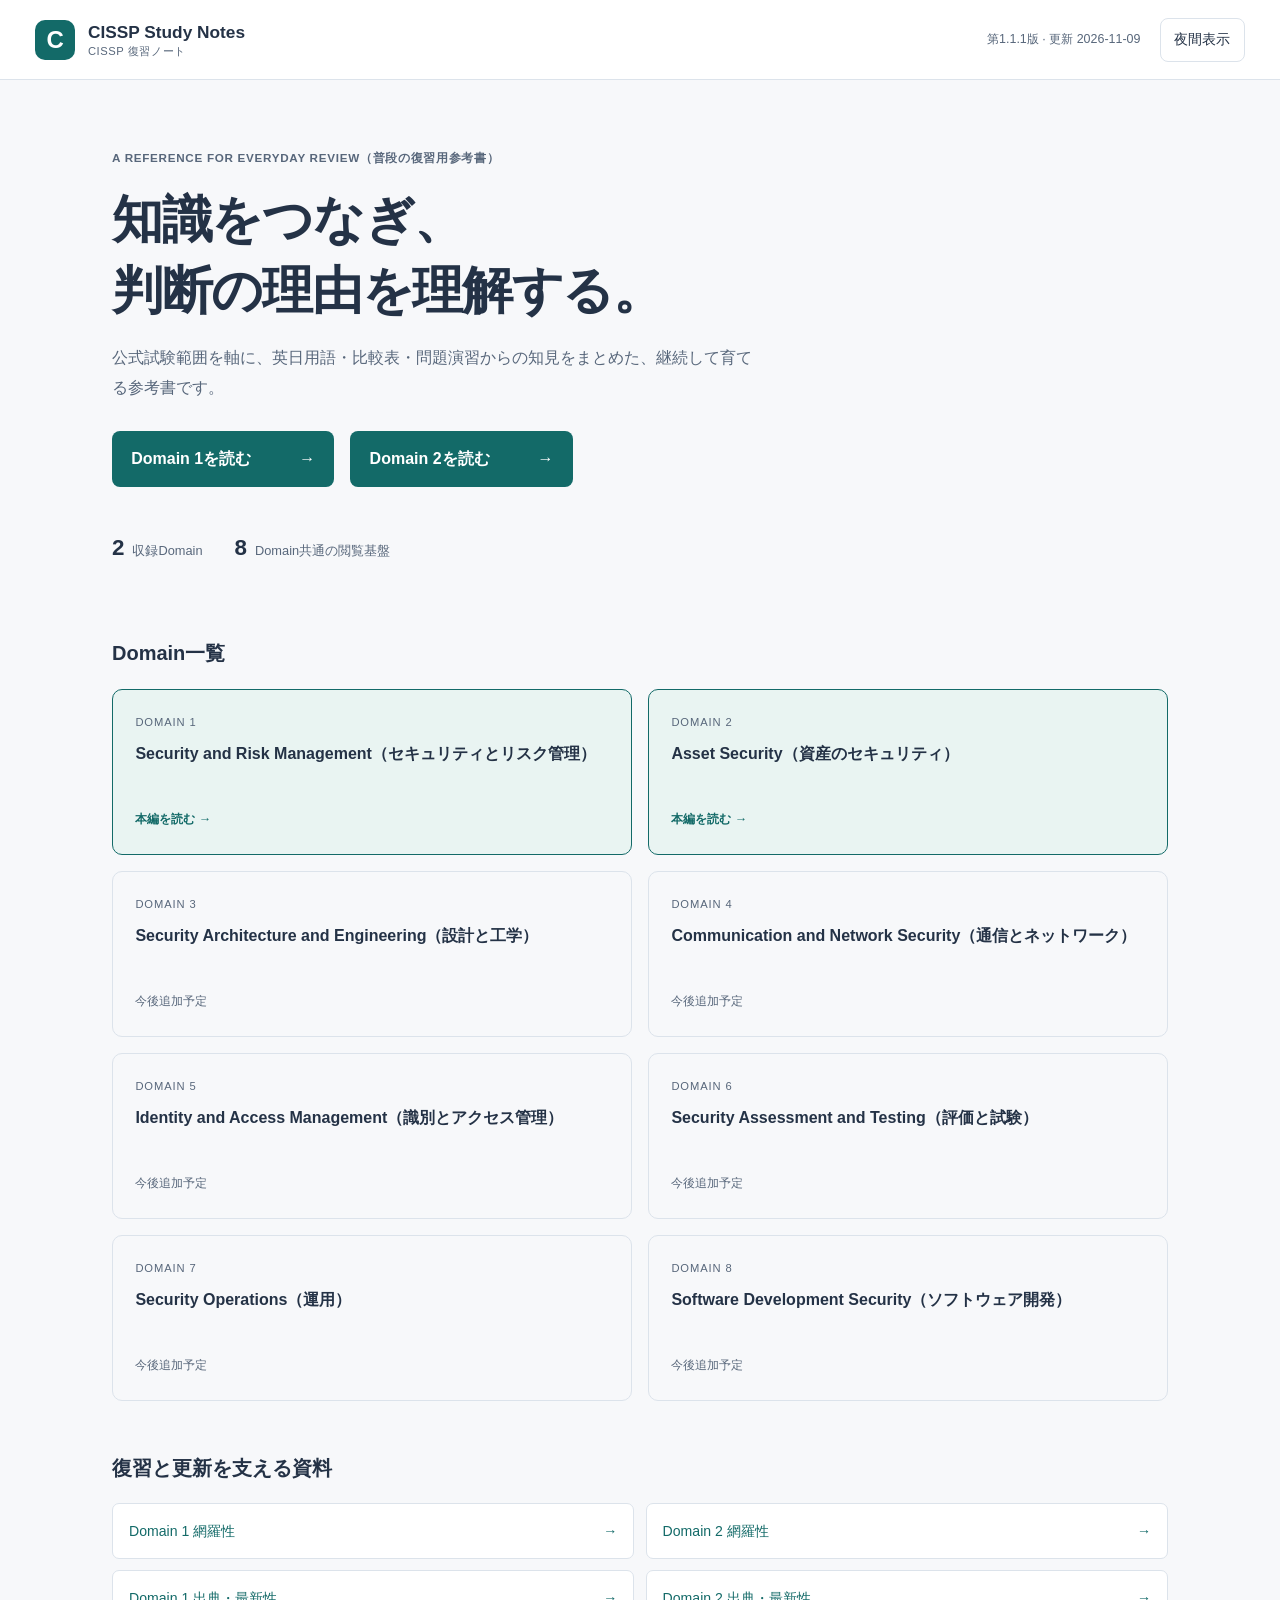
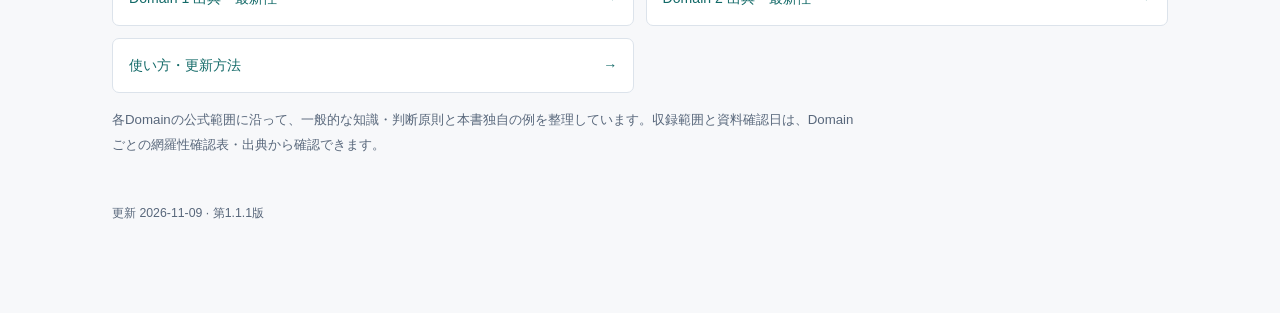
==== commit 41b744c2: "Strengthen Domain 2 syllabus-led explanations" ====
--- a/index.html
+++ b/index.html
@@ -1 +1 @@
-<!doctype html><html lang="ja"><head><meta charset="utf-8"><meta name="viewport" content="width=device-width, initial-scale=1"><meta name="color-scheme" content="light dark"><title>CISSP Study Notes（CISSP復習ノート）</title><link rel="stylesheet" href="assets/style.css"><script defer src="assets/app.js"></script></head><body id="top"><a class="skip-link" href="#main">本文へ移動</a><header class="site-header"><a class="brand" href="index.html"><span class="brand-mark" aria-hidden="true">C</span><span>CISSP Study Notes<small>CISSP 復習ノート</small></span></a><div class="header-right"><span class="edition">第1.1.0版 · 更新 2026-11-08</span><button type="button" class="theme-toggle" hidden aria-label="ダークモードを切り替える" aria-pressed="false">夜間表示</button></div></header><main id="main" class="home-main" tabindex="-1"><section class="hero"><p class="eyebrow">A REFERENCE FOR EVERYDAY REVIEW（普段の復習用参考書）</p><h1>知識をつなぎ、<br>判断の理由を理解する。</h1><p>公式試験範囲を軸に、英日用語・比較表・問題演習からの知見をまとめた、継続して育てる参考書です。</p><div class="home-actions"><a class="primary-link" href="domain1/index.html">Domain 1を読む <span aria-hidden="true">→</span></a><a class="primary-link" href="domain2/index.html">Domain 2を読む <span aria-hidden="true">→</span></a></div><div class="home-facts"><span><strong>2</strong>収録Domain</span><span><strong>8</strong>Domain共通の閲覧基盤</span></div></section><section aria-labelledby="domains-heading"><h2 id="domains-heading">Domain一覧</h2><div class="domain-cards"><a href="domain1/index.html" class="domain-card ready"><span class="domain-number">DOMAIN 1</span><h3>Security and Risk Management（セキュリティとリスク管理）</h3><span class="status">本編を読む →</span></a><a href="domain2/index.html" class="domain-card ready"><span class="domain-number">DOMAIN 2</span><h3>Asset Security（資産のセキュリティ）</h3><span class="status">本編を読む →</span></a><div  class="domain-card pending"><span class="domain-number">DOMAIN 3</span><h3>Security Architecture and Engineering（設計と工学）</h3><span class="status">今後追加予定</span></div><div  class="domain-card pending"><span class="domain-number">DOMAIN 4</span><h3>Communication and Network Security（通信とネットワーク）</h3><span class="status">今後追加予定</span></div><div  class="domain-card pending"><span class="domain-number">DOMAIN 5</span><h3>Identity and Access Management（識別とアクセス管理）</h3><span class="status">今後追加予定</span></div><div  class="domain-card pending"><span class="domain-number">DOMAIN 6</span><h3>Security Assessment and Testing（評価と試験）</h3><span class="status">今後追加予定</span></div><div  class="domain-card pending"><span class="domain-number">DOMAIN 7</span><h3>Security Operations（運用）</h3><span class="status">今後追加予定</span></div><div  class="domain-card pending"><span class="domain-number">DOMAIN 8</span><h3>Software Development Security（ソフトウェア開発）</h3><span class="status">今後追加予定</span></div></div></section><section class="support-section" aria-labelledby="support-heading"><h2 id="support-heading">復習と更新を支える資料</h2><div class="support-links"><a href="coverage/domain1.html">Domain 1 網羅性 <span aria-hidden="true">→</span></a><a href="coverage/domain2.html">Domain 2 網羅性 <span aria-hidden="true">→</span></a><a href="references/sources.html">Domain 1 出典・最新性 <span aria-hidden="true">→</span></a><a href="references/domain2-sources.html">Domain 2 出典・最新性 <span aria-hidden="true">→</span></a><a href="guide/index.html">使い方・更新方法 <span aria-hidden="true">→</span></a></div><p class="scope-note">各Domainの公式範囲に沿って、一般的な知識・判断原則と本書独自の例を整理しています。収録範囲と資料確認日は、Domainごとの網羅性確認表・出典から確認できます。</p></section><footer class="page-footer">更新 2026-11-08 · 第1.1.0版</footer></main></body></html>+<!doctype html><html lang="ja"><head><meta charset="utf-8"><meta name="viewport" content="width=device-width, initial-scale=1"><meta name="color-scheme" content="light dark"><title>CISSP Study Notes（CISSP復習ノート）</title><link rel="stylesheet" href="assets/style.css"><script defer src="assets/app.js"></script></head><body id="top"><a class="skip-link" href="#main">本文へ移動</a><header class="site-header"><a class="brand" href="index.html"><span class="brand-mark" aria-hidden="true">C</span><span>CISSP Study Notes<small>CISSP 復習ノート</small></span></a><div class="header-right"><span class="edition">第1.1.1版 · 更新 2026-11-09</span><button type="button" class="theme-toggle" hidden aria-label="ダークモードを切り替える" aria-pressed="false">夜間表示</button></div></header><main id="main" class="home-main" tabindex="-1"><section class="hero"><p class="eyebrow">A REFERENCE FOR EVERYDAY REVIEW（普段の復習用参考書）</p><h1>知識をつなぎ、<br>判断の理由を理解する。</h1><p>公式試験範囲を軸に、英日用語・比較表・問題演習からの知見をまとめた、継続して育てる参考書です。</p><div class="home-actions"><a class="primary-link" href="domain1/index.html">Domain 1を読む <span aria-hidden="true">→</span></a><a class="primary-link" href="domain2/index.html">Domain 2を読む <span aria-hidden="true">→</span></a></div><div class="home-facts"><span><strong>2</strong>収録Domain</span><span><strong>8</strong>Domain共通の閲覧基盤</span></div></section><section aria-labelledby="domains-heading"><h2 id="domains-heading">Domain一覧</h2><div class="domain-cards"><a href="domain1/index.html" class="domain-card ready"><span class="domain-number">DOMAIN 1</span><h3>Security and Risk Management（セキュリティとリスク管理）</h3><span class="status">本編を読む →</span></a><a href="domain2/index.html" class="domain-card ready"><span class="domain-number">DOMAIN 2</span><h3>Asset Security（資産のセキュリティ）</h3><span class="status">本編を読む →</span></a><div  class="domain-card pending"><span class="domain-number">DOMAIN 3</span><h3>Security Architecture and Engineering（設計と工学）</h3><span class="status">今後追加予定</span></div><div  class="domain-card pending"><span class="domain-number">DOMAIN 4</span><h3>Communication and Network Security（通信とネットワーク）</h3><span class="status">今後追加予定</span></div><div  class="domain-card pending"><span class="domain-number">DOMAIN 5</span><h3>Identity and Access Management（識別とアクセス管理）</h3><span class="status">今後追加予定</span></div><div  class="domain-card pending"><span class="domain-number">DOMAIN 6</span><h3>Security Assessment and Testing（評価と試験）</h3><span class="status">今後追加予定</span></div><div  class="domain-card pending"><span class="domain-number">DOMAIN 7</span><h3>Security Operations（運用）</h3><span class="status">今後追加予定</span></div><div  class="domain-card pending"><span class="domain-number">DOMAIN 8</span><h3>Software Development Security（ソフトウェア開発）</h3><span class="status">今後追加予定</span></div></div></section><section class="support-section" aria-labelledby="support-heading"><h2 id="support-heading">復習と更新を支える資料</h2><div class="support-links"><a href="coverage/domain1.html">Domain 1 網羅性 <span aria-hidden="true">→</span></a><a href="coverage/domain2.html">Domain 2 網羅性 <span aria-hidden="true">→</span></a><a href="references/sources.html">Domain 1 出典・最新性 <span aria-hidden="true">→</span></a><a href="references/domain2-sources.html">Domain 2 出典・最新性 <span aria-hidden="true">→</span></a><a href="guide/index.html">使い方・更新方法 <span aria-hidden="true">→</span></a></div><p class="scope-note">各Domainの公式範囲に沿って、一般的な知識・判断原則と本書独自の例を整理しています。収録範囲と資料確認日は、Domainごとの網羅性確認表・出典から確認できます。</p></section><footer class="page-footer">更新 2026-11-09 · 第1.1.1版</footer></main></body></html>
